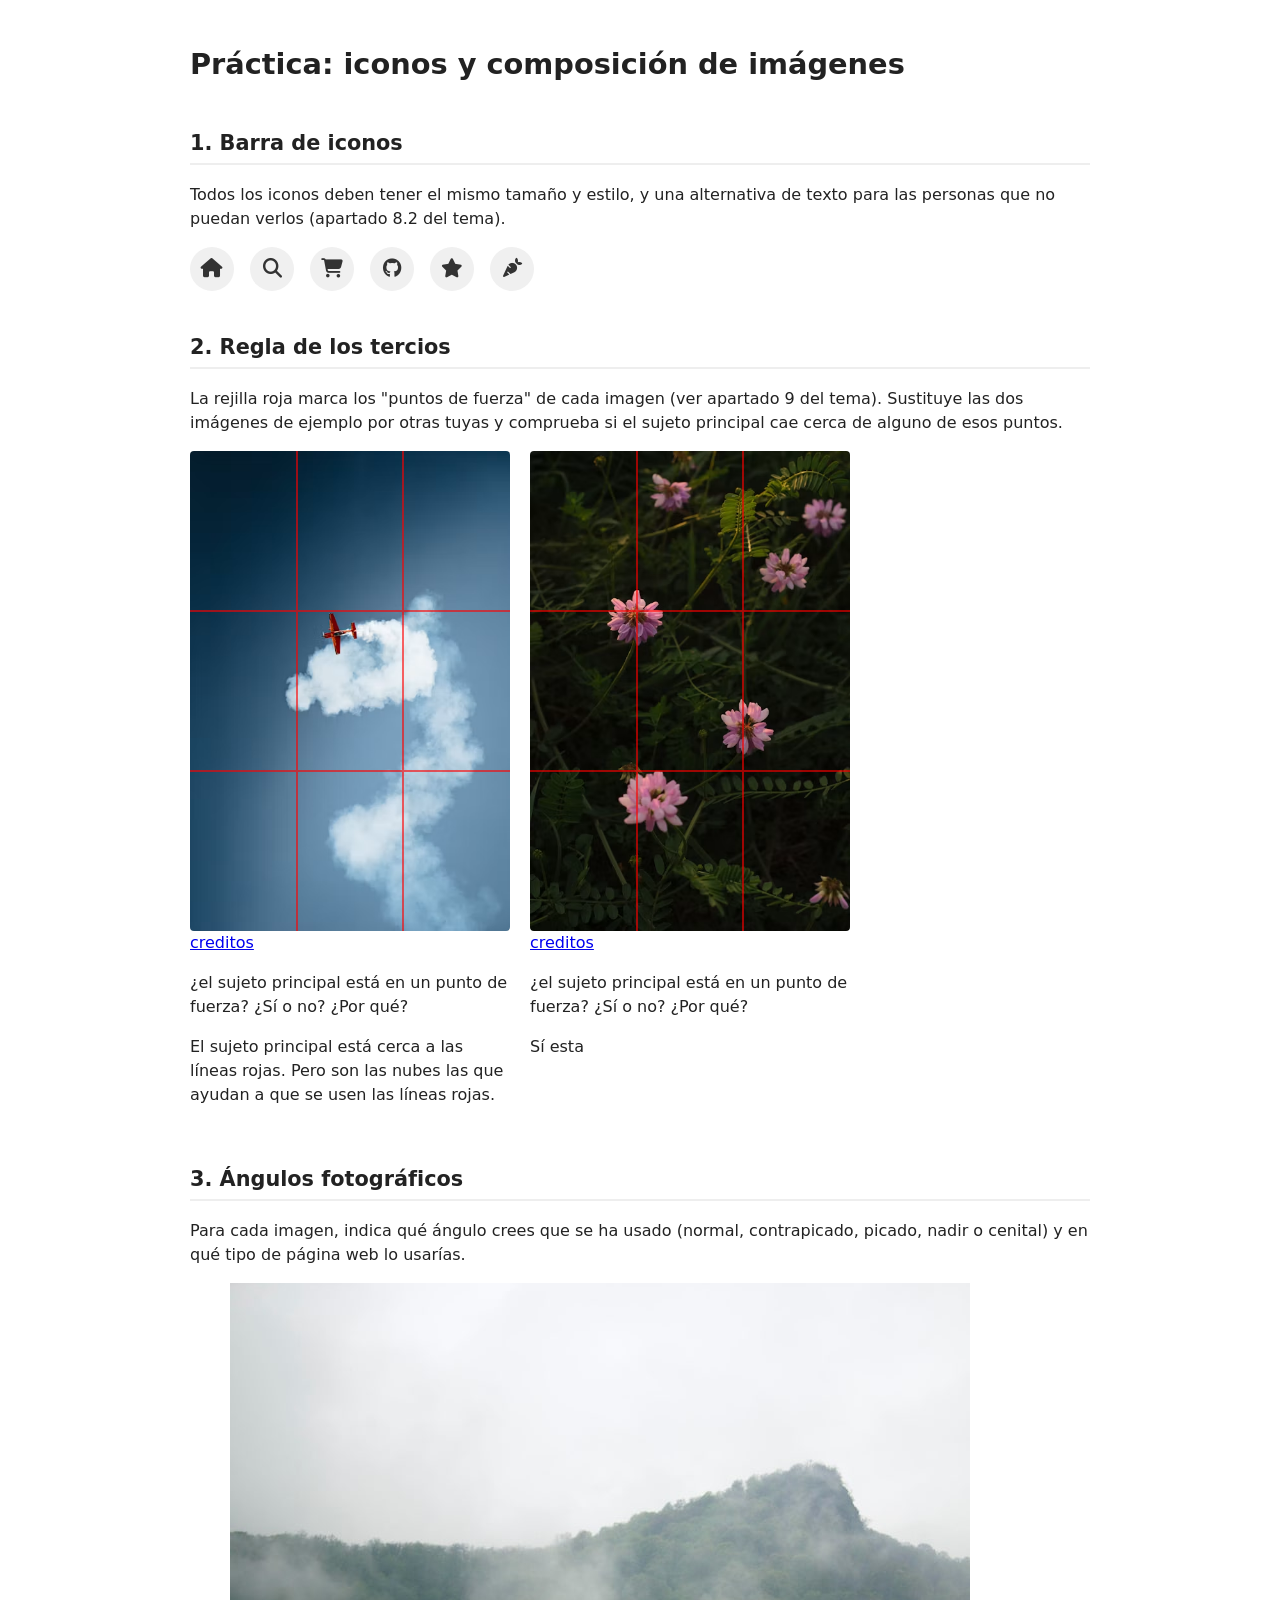
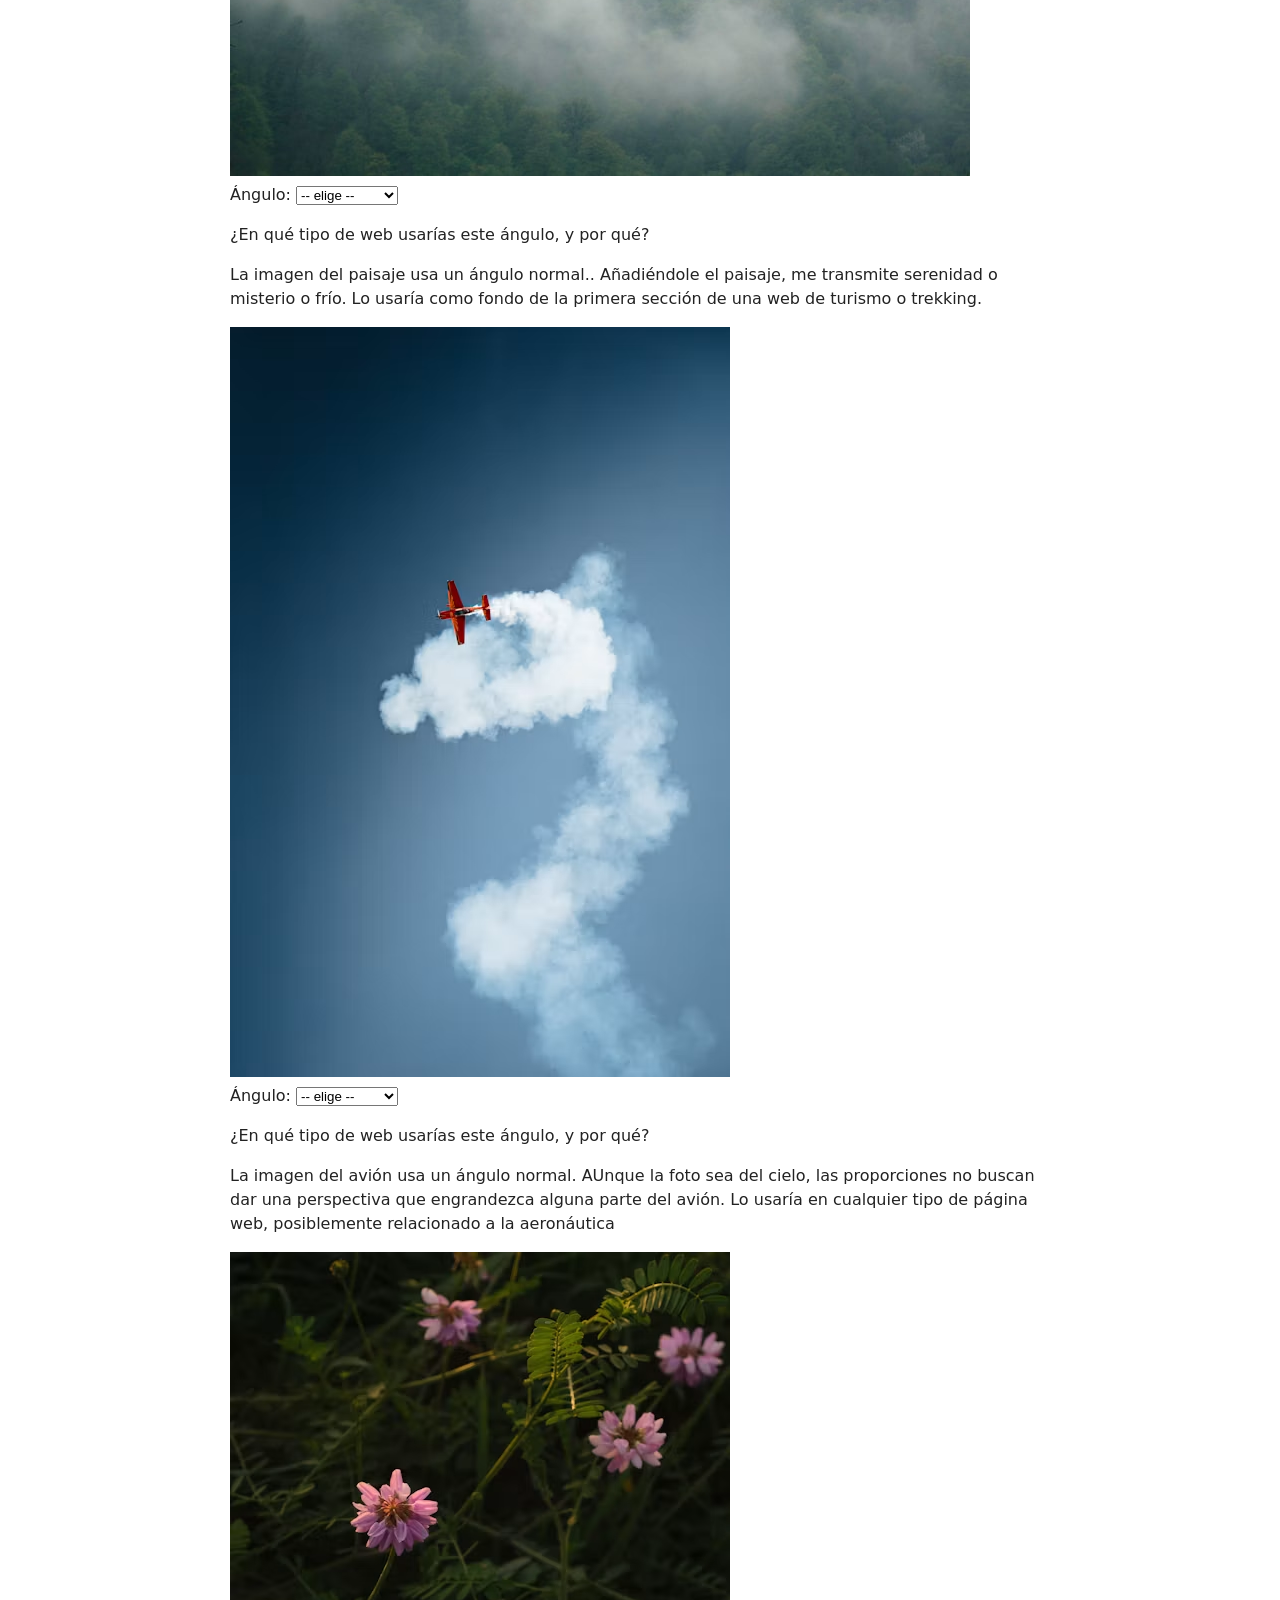
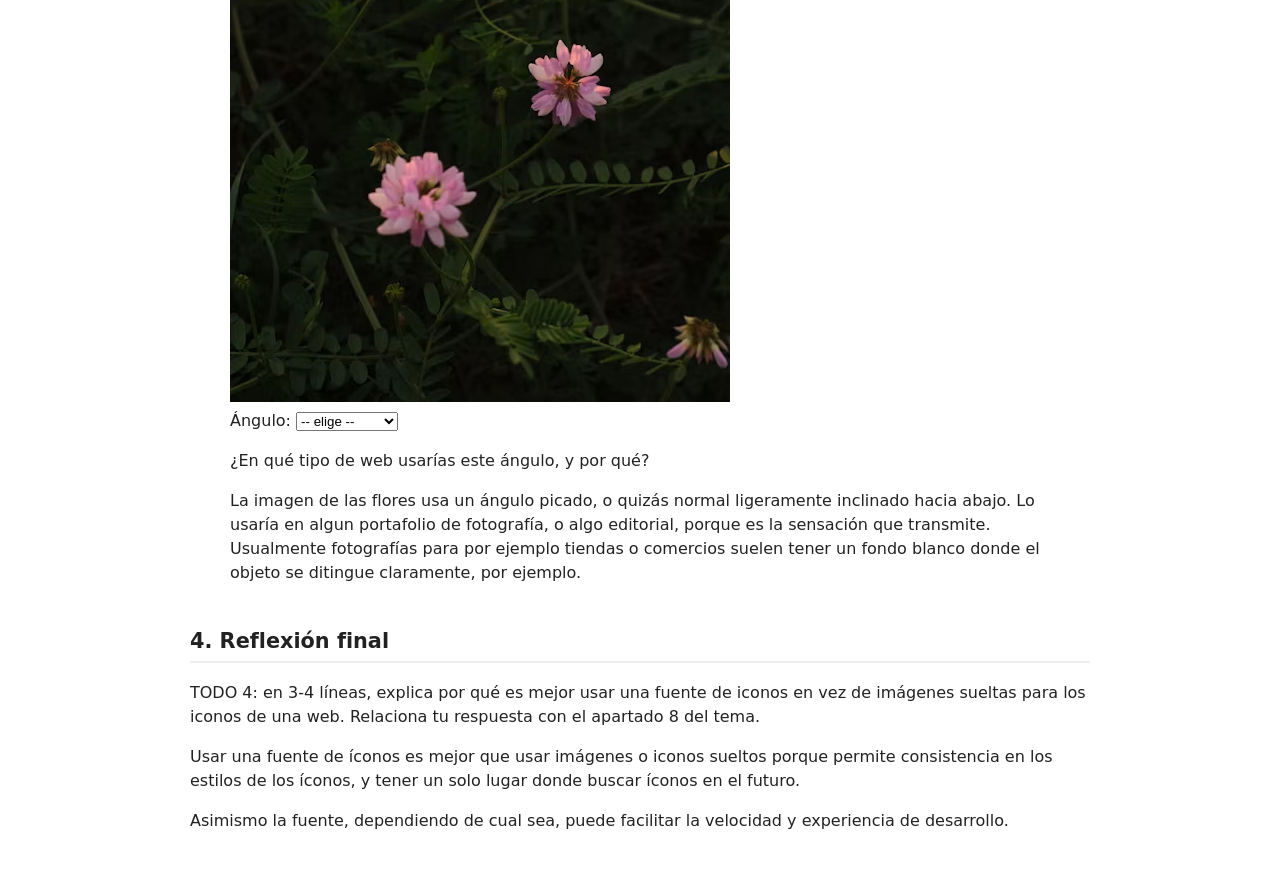
==== 02-iconos-imagenes/index.html @ e1b77b0b "tarea diw hecha" ====
<!DOCTYPE html>
<html lang="es">

<head>
  <meta charset="UTF-8">
  <meta name="viewport" content="width=device-width, initial-scale=1.0">
  <title>Práctica: iconos e imágenes</title>

  <!-- Font Awesome: fuente de iconos vectoriales gratuita (ver apartado 8.1 del tema) -->
  <link rel="stylesheet" href="https://cdnjs.cloudflare.com/ajax/libs/font-awesome/6.5.2/css/all.min.css">

  <link rel="stylesheet" href="styles.css">
</head>

<body>

  <h1>Práctica: iconos y composición de imágenes</h1>

  <!-- ===================== 1. BARRA DE ICONOS ===================== -->
  <section>
    <h2>1. Barra de iconos</h2>
    <p>
      Todos los iconos deben tener el mismo tamaño y estilo, y una alternativa
      de texto para las personas que no puedan verlos (apartado 8.2 del tema).
    </p>

    <nav class="barra-iconos">
      <a href="#" class="icono" aria-label="Inicio">
        <i class="fa-solid fa-house" aria-hidden="true"></i>
      </a>
      <a href="#" class="icono" aria-label="Buscar">
        <i class="fa-solid fa-magnifying-glass" aria-hidden="true"></i>
      </a>
      <a href="#" class="icono" aria-label="Carrito de la compra">
        <i class="fa-solid fa-cart-shopping" aria-hidden="true"></i>
      </a>
      <a href="#" class="icono" aria-label="Nuestro GitHub">
        <i class="fa-brands fa-github" aria-hidden="true"></i>
      </a>

      <!-- TODO 1: añade aquí al menos 2 iconos más.
           Busca su nombre de clase en https://fontawesome.com/icons
           (usa solo iconos marcados como "Free").
           Mantén siempre el mismo formato: <a> + aria-label + <i> -->

      <a href="#" class="icono" aria-label="Algo desatacado">
        <i class="fa-solid fa-star" aria-hidden="true"></i>
      </a>
      <a href="#" class="icono" aria-label="Verduras">
        <i class="fa-solid fa-carrot" aria-hidden="true"></i>
      </a>

    </nav>
  </section>

  <!-- ===================== 2. REGLA DE LOS TERCIOS ===================== -->
  <section>
    <h2>2. Regla de los tercios</h2>
    <p>
      La rejilla roja marca los "puntos de fuerza" de cada imagen (ver
      apartado 9 del tema). Sustituye las dos imágenes de ejemplo por otras
      tuyas y comprueba si el sujeto principal cae cerca de alguno de esos
      puntos.
    </p>

    <div class="galeria-tercios">
      <figure>
        <div class="marco-tercios">
          <img src="./avion.jpeg" alt="Imagen de ejemplo 1, sustitúyela por la tuya">
          <!-- TODO 2a: cambia el src de esta imagen por una tuya propia -->
        </div>
        <figcaption>
          <a href="https://unsplash.com/es/fotos/avion-acrobatico-rojo-con-estela-de-humo-Q6YcwOsh8us">creditos</a>
          <p>¿el sujeto principal está en un punto de fuerza? ¿Sí o no? ¿Por qué?</p>
          <p>El sujeto principal está cerca a las líneas rojas. Pero son las nubes las que ayudan a que se usen las líneas rojas.</p>
        </figcaption>
      </figure>

      <figure>
        <div class="marco-tercios">
          <img src="./flores.jpeg" alt="Imagen de ejemplo 2, sustitúyela por la tuya">
          <!-- TODO 2b: cambia el src de esta imagen por otra tuya -->
        </div>
        <figcaption>
          <a href="https://unsplash.com/es/fotos/flores-de-trebol-rosa-en-luz-dorada-aoiJ2D0XPTU">creditos</a>
          <p>¿el sujeto principal está en un punto de fuerza? ¿Sí o no? ¿Por qué?</p>
          <p>Sí esta</p>
        </figcaption>
      </figure>
    </div>
  </section>

  <!-- ===================== 3. ÁNGULOS FOTOGRÁFICOS ===================== -->
  <section>
    <h2>3. Ángulos fotográficos</h2>
    <p>
      Para cada imagen, indica qué ángulo crees que se ha usado (normal,
      contrapicado, picado, nadir o cenital) y en qué tipo de página web lo
      usarías.
    </p>

    <div class="galeria-ángulos">


      <figure>
        <img src="./bosque.jpg" alt="Imagen de ejemplo para identificar el ángulo, sustitúyela por la tuya">
        <figcaption>
          <label>Ángulo:
            <select>
              <option value="">-- elige --</option>
              <option>Normal</option>
              <option>Contrapicado</option>
              <option>Picado</option>
              <option>Nadir</option>
              <option>Cenital</option>
            </select>
          </label>
          <p>¿En qué tipo de web usarías este ángulo, y por qué?</p>
          <p>La imagen del paisaje usa un ángulo normal.. Añadiéndole el paisaje, me transmite serenidad o misterio o frío. Lo usaría como fondo de la primera sección de una web de turismo o trekking.
          </p>
        </figcaption>
      </figure>

      <figure>
        <img src="avion.jpeg" alt="Imagen de ejemplo para identificar el ángulo, sustitúyela por la tuya">
        <figcaption>
          <label>Ángulo:
            <select value="">
              <option value="">-- elige --</option>
              <option>Normal</option>
              <option>Contrapicado</option>
              <option>Picado</option>
              <option>Nadir</option>
              <option>Cenital</option>
            </select>
          </label>
          <p>¿En qué tipo de web usarías este ángulo, y por qué?</p>
          <p>La imagen del avión usa un ángulo normal. AUnque la foto sea del cielo, las proporciones no buscan dar una perspectiva que engrandezca alguna parte del avión. Lo usaría en cualquier tipo de página web, posiblemente relacionado a la aeronáutica
          </p>
        </figcaption>
      </figure>

      <figure>
        <img src="flores.jpeg" alt="Imagen de ejemplo para identificar el ángulo, sustitúyela por la tuya">
        <figcaption>
          <label>Ángulo:
            <select value="">
              <option value="">-- elige --</option>
              <option>Normal</option>
              <option>Contrapicado</option>
              <option>Picado</option>
              <option>Nadir</option>
              <option>Cenital</option>
            </select>
          </label>
          <p>¿En qué tipo de web usarías este ángulo, y por qué?</p>
          <p>La imagen de las flores usa un ángulo picado, o quizás normal ligeramente inclinado hacia abajo. Lo usaría en algun portafolio de fotografía, o algo editorial, porque es la sensación que transmite. Usualmente fotografías para por ejemplo tiendas o comercios suelen tener un fondo blanco donde el objeto se ditingue claramente, por ejemplo. </p>
        </figcaption>
      </figure>

      <!-- TODO 3: duplica este bloque <figure> dos veces más, con dos
           imágenes propias que muestren ángulos distintos entre sí -->
    </div>

  </section>

  <!-- ===================== 4. REFLEXIÓN FINAL ===================== -->
  <section>
    <h2>4. Reflexión final</h2>
    <p>
      TODO 4: en 3-4 líneas, explica por qué es mejor usar una fuente de
      iconos en vez de imágenes sueltas para los iconos de una web. Relaciona
      tu respuesta con el apartado 8 del tema.
    </p>
    <p>Usar una fuente de íconos es mejor que usar imágenes o iconos sueltos porque permite consistencia en los estilos de los íconos, y tener un solo lugar donde buscar íconos en el futuro. </p>
    <p>Asimismo la fuente, dependiendo de cual sea, puede facilitar la velocidad y experiencia de desarrollo.</p>
  </section>

</body>

</html>
---- 02-iconos-imagenes/styles.css ----
/* ===================== ESTILOS BASE ===================== */

body {
  font-family: system-ui, sans-serif;
  max-width: 900px;
  margin: 0 auto;
  padding: 24px;
  line-height: 1.5;
  color: #222;
}

h1 {
  font-size: 1.8em;
}

h2 {
  font-size: 1.3em;
  margin-top: 2em;
  border-bottom: 2px solid #eee;
  padding-bottom: 4px;
}

section {
  margin-bottom: 2em;
}

/* ===================== 1. BARRA DE ICONOS ===================== */

.barra-iconos {
  display: flex;
  gap: 16px;
}

.icono {
  display: inline-flex;
  align-items: center;
  justify-content: center;
  width: 44px;
  height: 44px;
  border-radius: 50%;
  background-color: #f0f0f0;
  color: #333;
  font-size: 1.2em;
  /* tamaño de TODOS los iconos: cámbialo aquí para afectarlos a todos por igual */
  text-decoration: none;
  transition: background-color 0.15s ease, color 0.15s ease;
}

.icono:hover {
  background-color: #2F6F4F;
  color: #ffffff;
}

/* ===================== 2. REGLA DE LOS TERCIOS ===================== */

.galeria-tercios {
  display: flex;
  gap: 20px;
  flex-wrap: wrap;
}

.galeria-tercios figure {
  margin: 0;
  max-width: 320px;
}

/* Este div envuelve SOLO la imagen: la rejilla debe cubrir exactamente el
   área de la foto, sin extenderse sobre el pie de foto de debajo. */
.marco-tercios {
  position: relative;
  line-height: 0;
  /* evita un hueco extra debajo de la imagen */
}

.marco-tercios img {
  display: block;
  width: 100%;
  height: auto;
  border-radius: 4px;
}

/* Rejilla de la regla de los tercios, dibujada solo con CSS (sin necesitar
   una imagen aparte): dos líneas verticales y dos horizontales que dividen
   el marco en 3x3 partes iguales. */
.marco-tercios::after {
  content: "";
  position: absolute;
  inset: 0;
  pointer-events: none;
  background-image:
    linear-gradient(to right,
      transparent calc(33.333% - 1px), red calc(33.333% - 1px), red calc(33.333% + 1px), transparent calc(33.333% + 1px),
      transparent calc(66.666% - 1px), red calc(66.666% - 1px), red calc(66.666% + 1px), transparent calc(66.666% + 1px)),
    linear-gradient(to bottom,
      transparent calc(33.333% - 1px), red calc(33.333% - 1px), red calc(33.333% + 1px), transparent calc(33.333% + 1px),
      transparent calc(66.666% - 1px), red calc(66.666% - 1px), red calc(66.666% + 1px), transparent calc(66.666% + 1px));
  opacity: 0.6;
}

.marco-tercios figcaption {
  font-size: 0.9em;
  color: #555;
  margin-top: 6px;
}

/* ===================== 3. ÁNGULOS FOTOGRÁFICOS ===================== */

.galeria-angulos {
  display: flex;
  gap: 20px;
  flex-wrap: wrap;
}

.galeria-angulos figure {
  max-width: 280px;
  margin: 0;
}

.galeria-angulos img {
  width: 100%;
  height: auto;
  border-radius: 4px;
}

.galeria-angulos select {
  margin: 8px 0;
  padding: 4px;
}
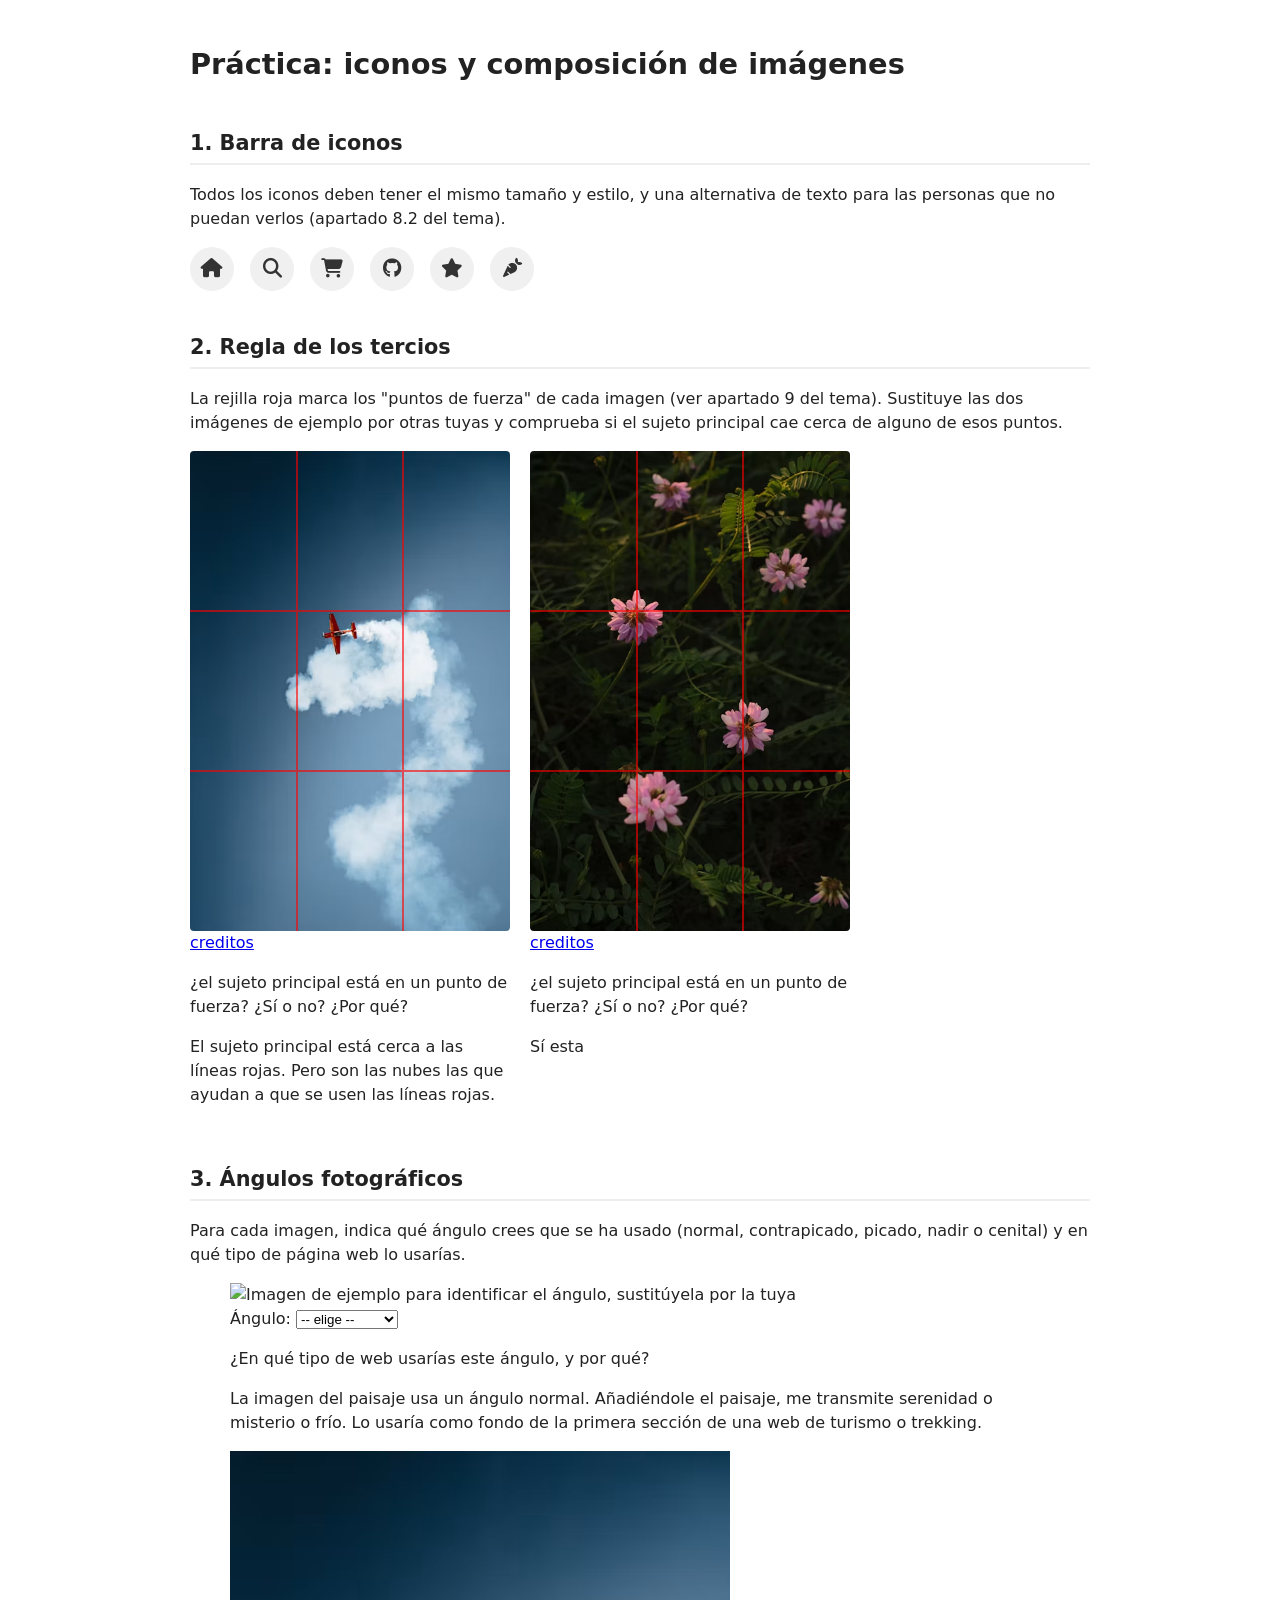
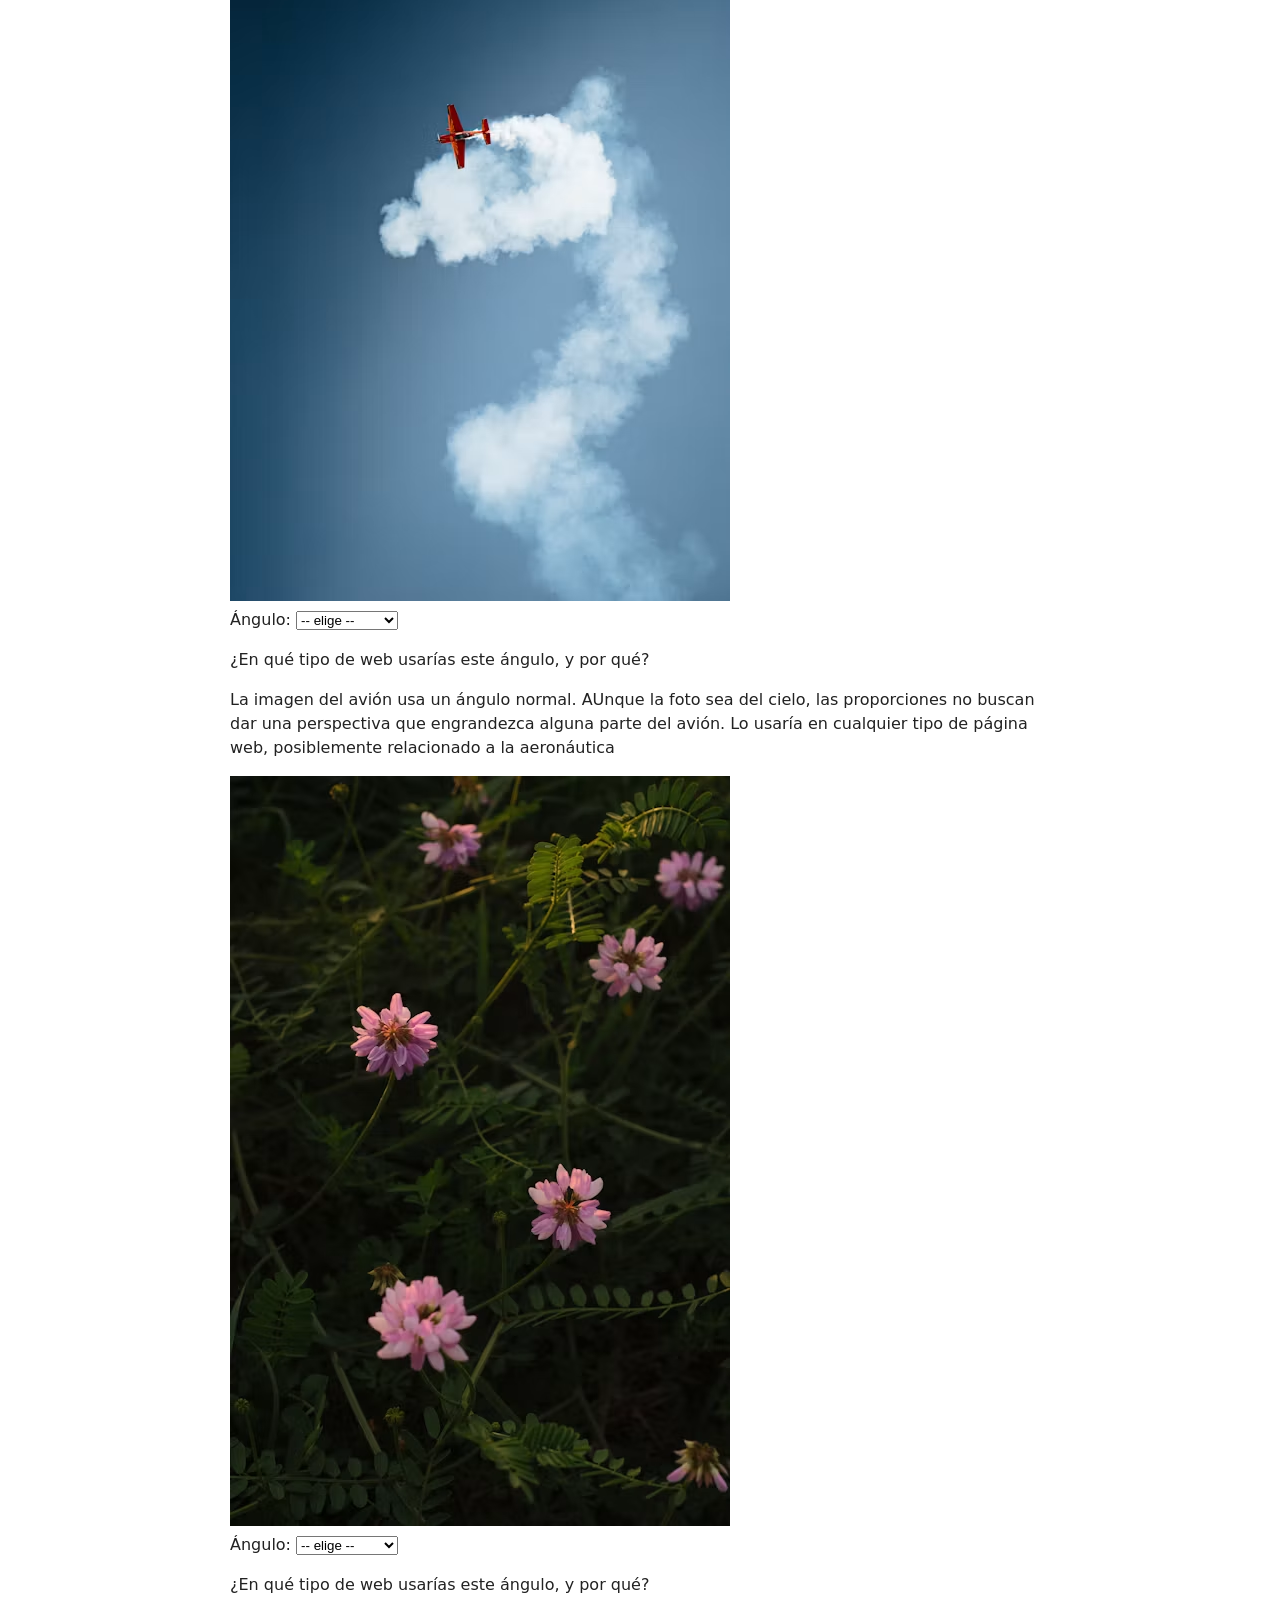
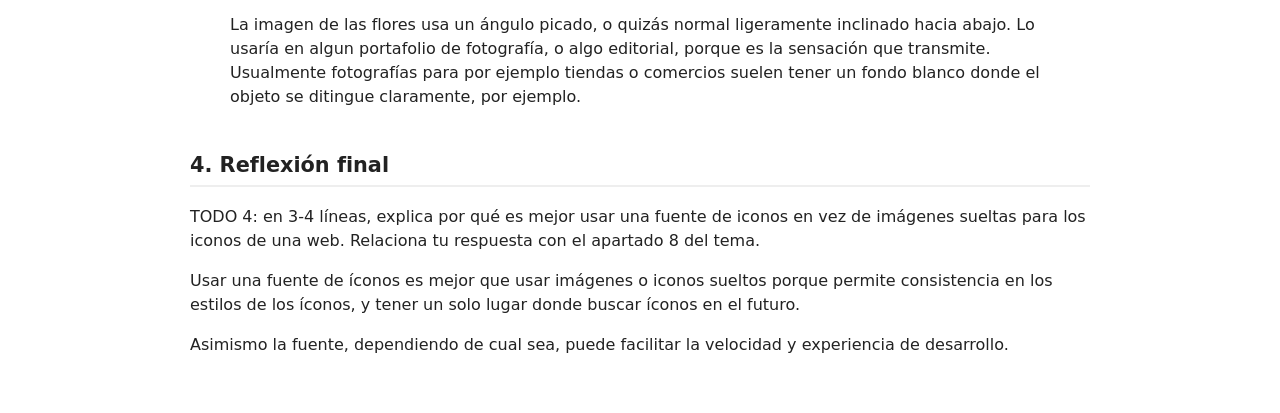
==== commit c50114c9: "correccion" ====
--- a/02-iconos-imagenes/index.html
+++ b/02-iconos-imagenes/index.html
@@ -103,7 +103,7 @@
 
 
       <figure>
-        <img src="./bosque.jpg" alt="Imagen de ejemplo para identificar el ángulo, sustitúyela por la tuya">
+        <img src="https://picsum.photos/seed/angulo1/500/350" alt="Imagen de ejemplo para identificar el ángulo, sustitúyela por la tuya">
         <figcaption>
           <label>Ángulo:
             <select>
@@ -116,7 +116,7 @@
             </select>
           </label>
           <p>¿En qué tipo de web usarías este ángulo, y por qué?</p>
-          <p>La imagen del paisaje usa un ángulo normal.. Añadiéndole el paisaje, me transmite serenidad o misterio o frío. Lo usaría como fondo de la primera sección de una web de turismo o trekking.
+          <p>La imagen del paisaje usa un ángulo normal. Añadiéndole el paisaje, me transmite serenidad o misterio o frío. Lo usaría como fondo de la primera sección de una web de turismo o trekking.
           </p>
         </figcaption>
       </figure>
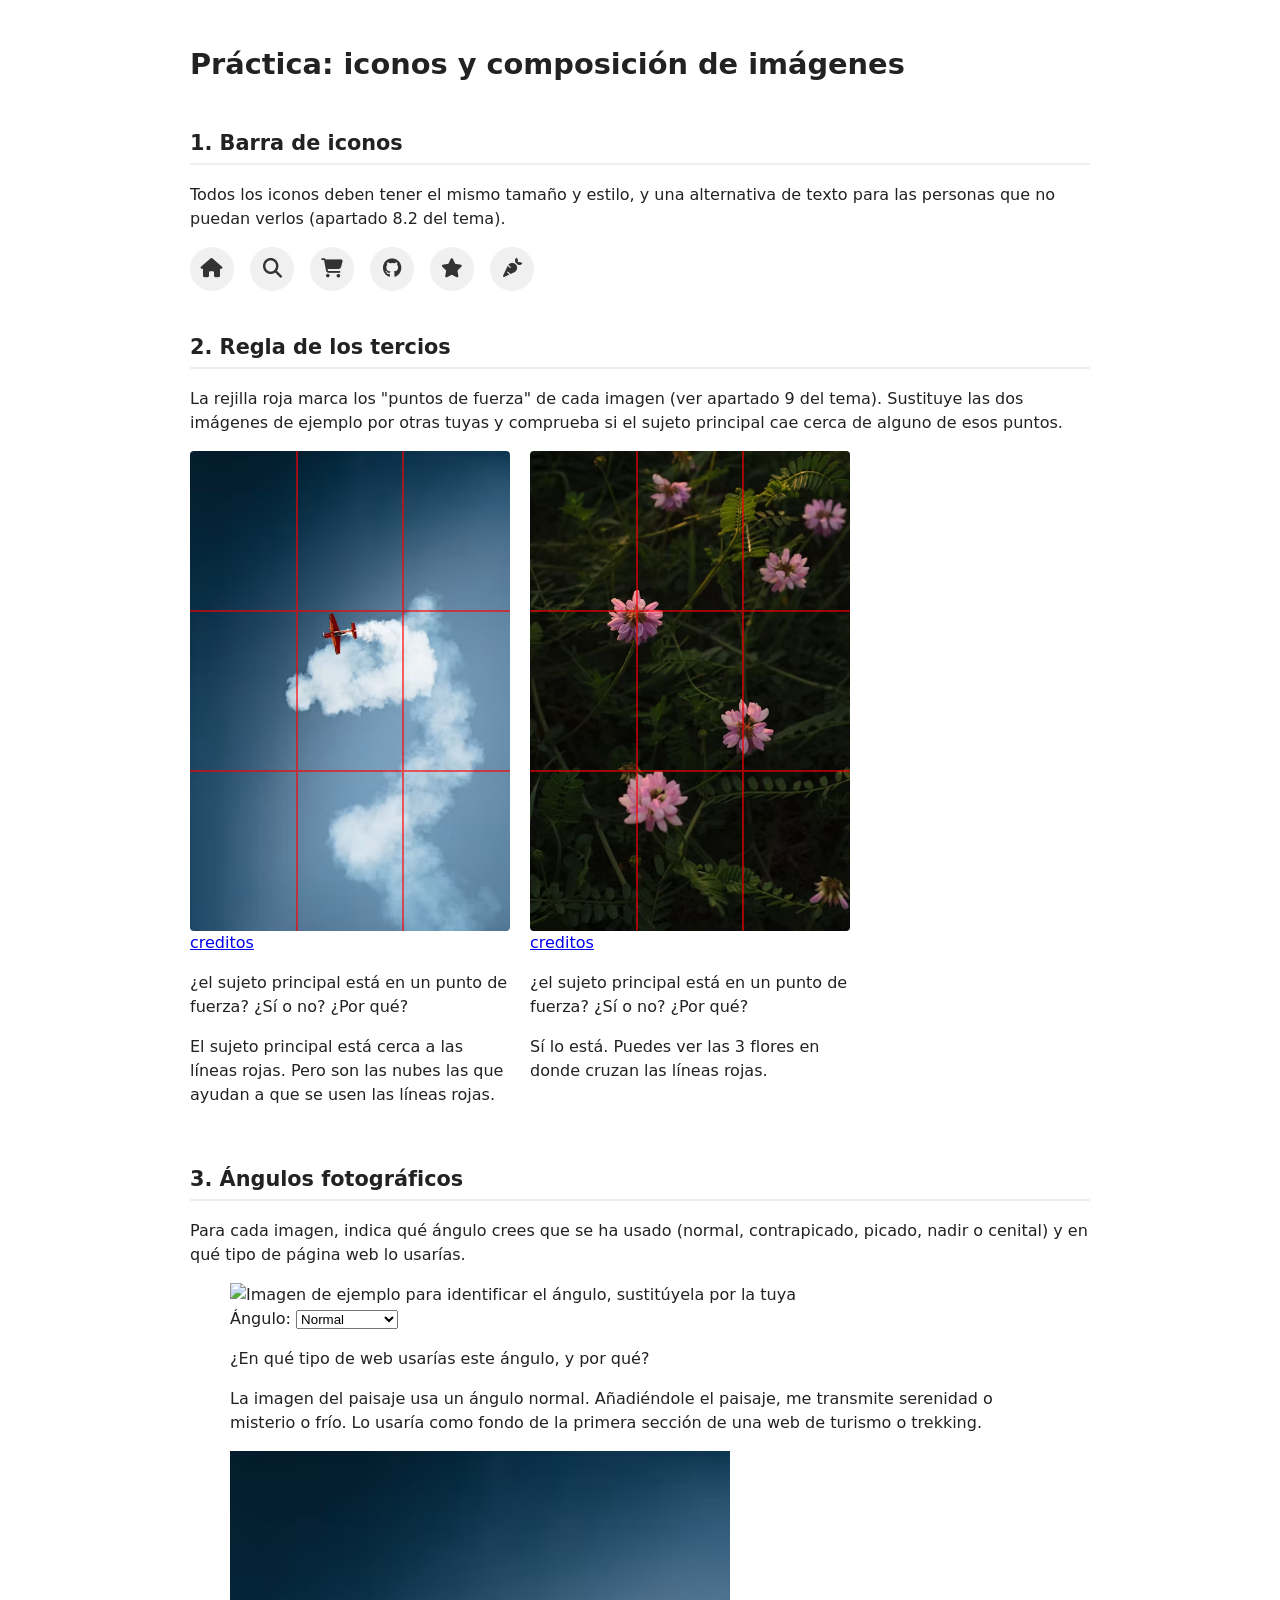
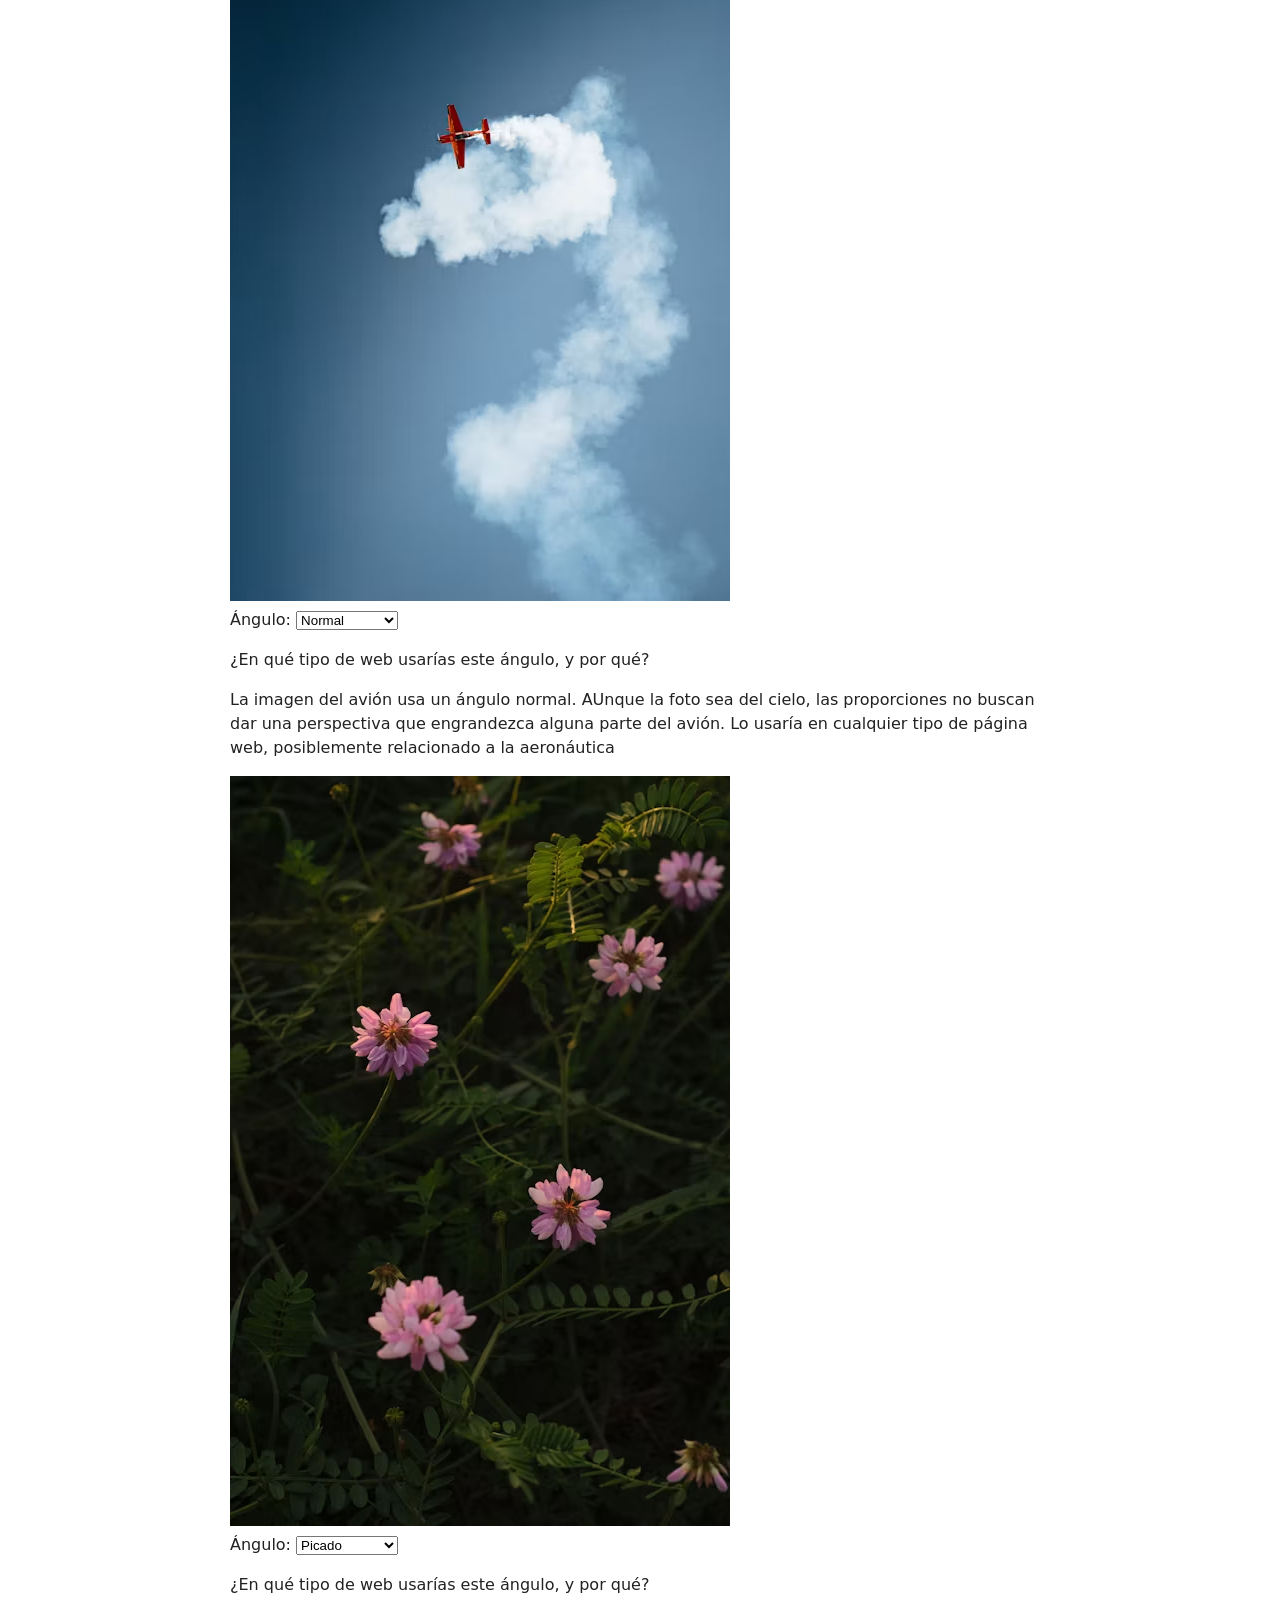
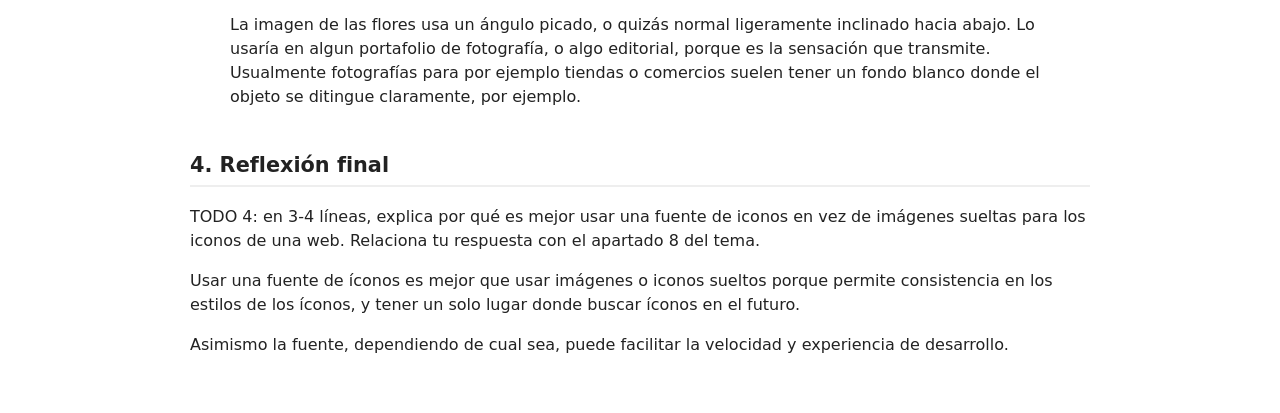
==== commit f4566d81: "ya" ====
--- a/02-iconos-imagenes/index.html
+++ b/02-iconos-imagenes/index.html
@@ -84,7 +84,7 @@
         <figcaption>
           <a href="https://unsplash.com/es/fotos/flores-de-trebol-rosa-en-luz-dorada-aoiJ2D0XPTU">creditos</a>
           <p>¿el sujeto principal está en un punto de fuerza? ¿Sí o no? ¿Por qué?</p>
-          <p>Sí esta</p>
+          <p>Sí lo está. Puedes ver las 3 flores en donde cruzan las líneas rojas.</p>
         </figcaption>
       </figure>
     </div>
@@ -107,8 +107,8 @@
         <figcaption>
           <label>Ángulo:
             <select>
-              <option value="">-- elige --</option>
-              <option>Normal</option>
+              <option value="">Normal</option>
+              <!-- <option>Normal</option> -->
               <option>Contrapicado</option>
               <option>Picado</option>
               <option>Nadir</option>
@@ -126,8 +126,8 @@
         <figcaption>
           <label>Ángulo:
             <select value="">
-              <option value="">-- elige --</option>
-              <option>Normal</option>
+              <option value="">Normal</option>
+              <!-- <option>Normal</option> -->
               <option>Contrapicado</option>
               <option>Picado</option>
               <option>Nadir</option>
@@ -145,10 +145,10 @@
         <figcaption>
           <label>Ángulo:
             <select value="">
-              <option value="">-- elige --</option>
+              <option value="">Picado</option>
               <option>Normal</option>
               <option>Contrapicado</option>
-              <option>Picado</option>
+              <!-- <option>Picado</option> -->
               <option>Nadir</option>
               <option>Cenital</option>
             </select>
